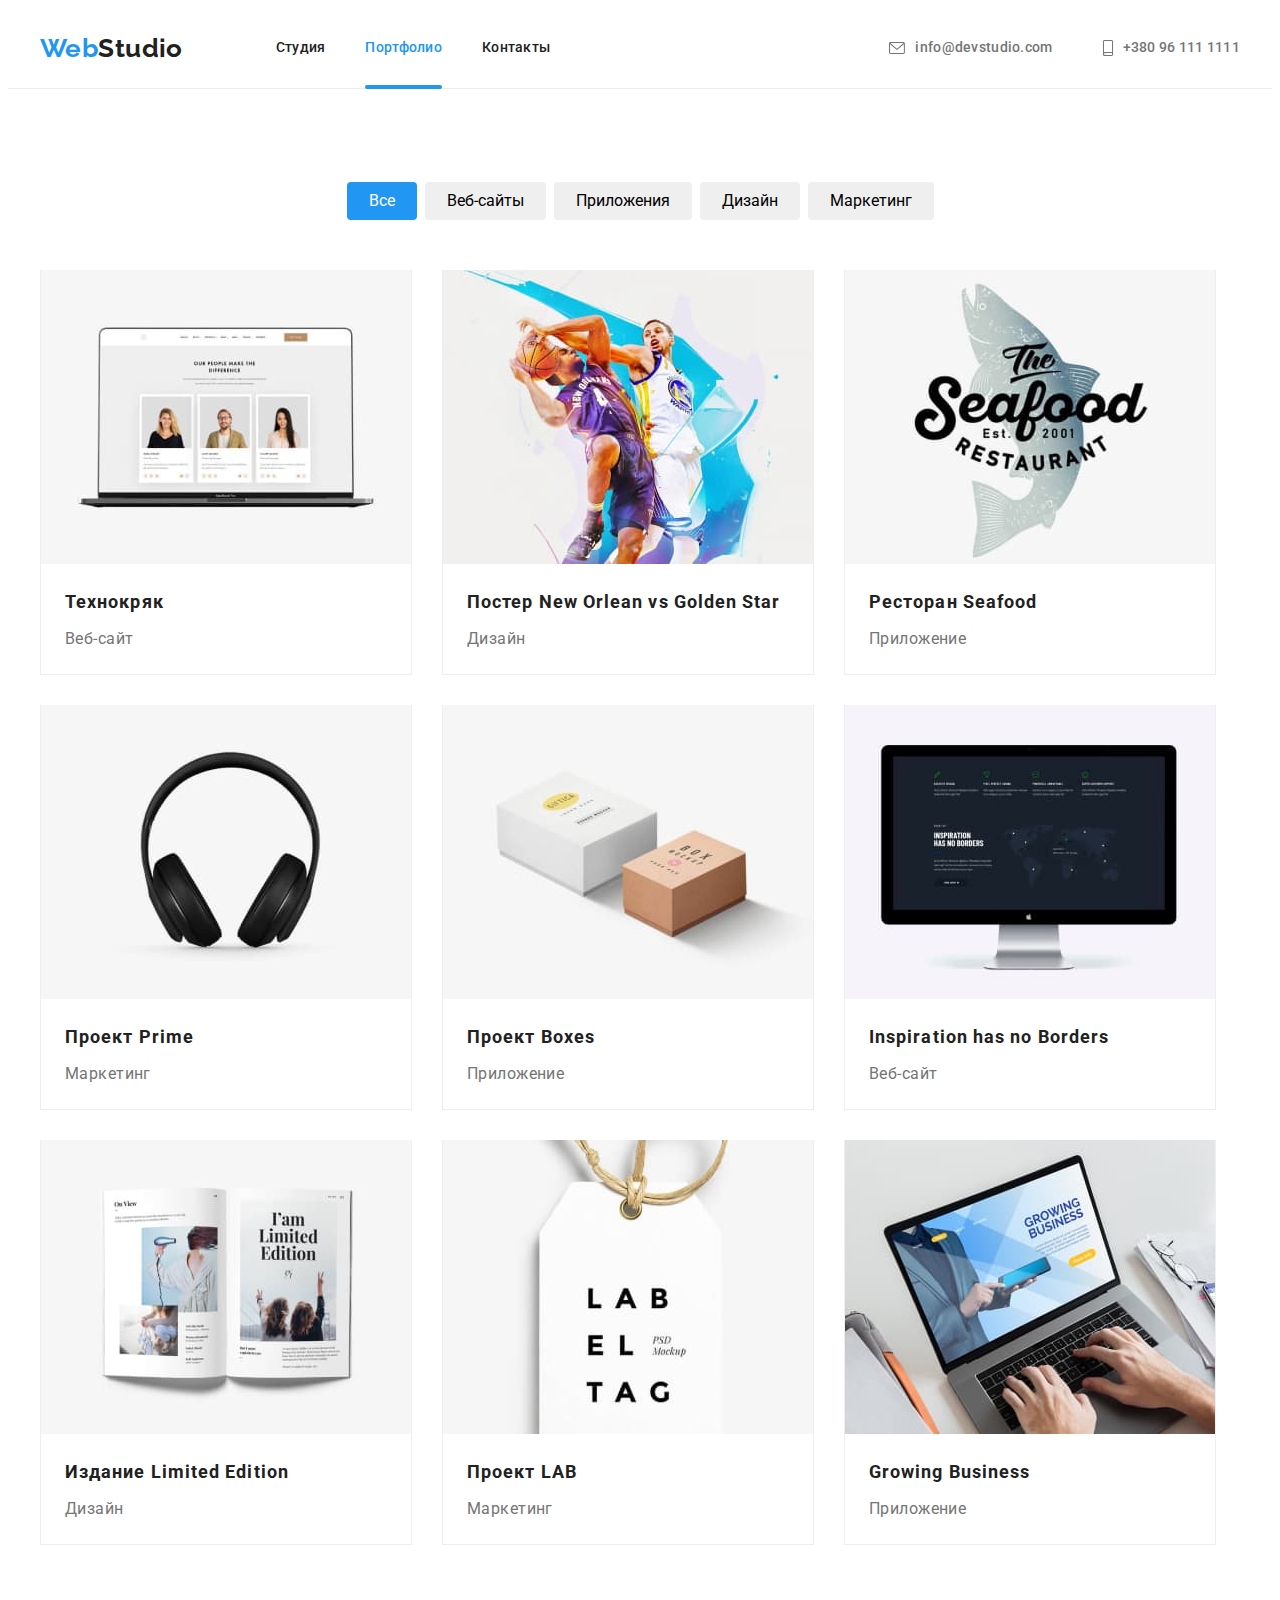
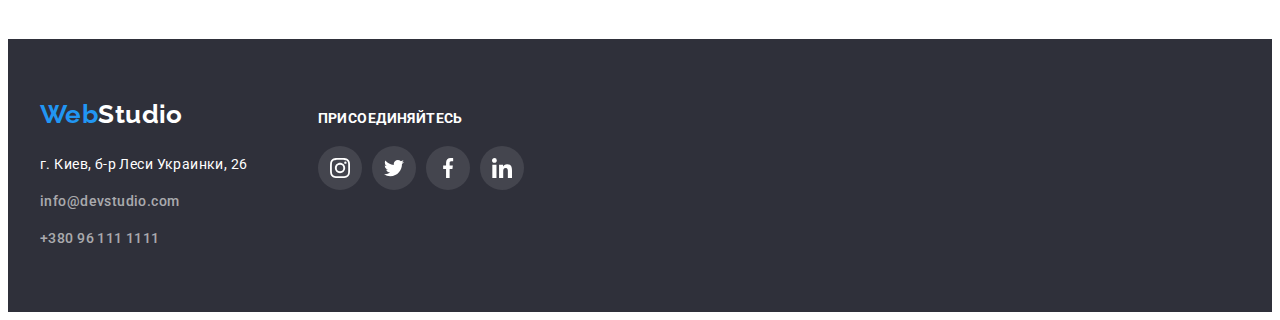
==== portfolio.html @ 6b43f53a "Copy - HW5" ====
<!DOCTYPE html>
<html lang="ru">
   <head>
      <meta charset="utf-8" />
      <meta
         name="description"
         content="Эффективные решения для вашего бизнеса"
      />
      <link rel="preconnect" href="https://fonts.googleapis.com" />
      <link
         rel="preconnect"
         href="https://fonts.gstatic.com"
         crossorigin
      />
      <link
         href="https://fonts.googleapis.com/css2?family=Raleway:wght@700&family=Roboto:wght@400;500;700;900&display=swap"
         rel="stylesheet"
      />
      <title>Web Studio</title>
      <link
         rel="stylesheet"
         href="https://cdnjs.cloudflare.com/ajax/libs/modern-normalize/1.1.0/modern-normalize.min.css"
         integrity="sha512-wpPYUAdjBVSE4KJnH1VR1HeZfpl1ub8YT/NKx4PuQ5NmX2tKuGu6U/JRp5y+Y8XG2tV+wKQpNHVUX03MfMFn9Q=="
         crossorigin="anonymous"
         referrerpolicy="no-referrer"
      />
      <link rel="stylesheet" href="./CSS/styles.css" />
   </head>
   <body>
      <!-- Шапка страницы -->
      <header class="header">
         <!-- Навигация на другие страницы -->
         <div class="container">
            <nav class="header-menu">
               <a href="./index.html" class="top-logo"
                  ><span class="first-part-logo">Web</span>Studio</a
               >
               <ul class="site-nav list">
                  <li class="site-nav-item">
                     <a href="index.html" class="link">Студия</a>
                  </li>
                  <li class="site-nav-item">
                     <a href="./portfolio.html" class="link current"
                        >Портфолио</a
                     >
                  </li>
                  <li class="site-nav-item">
                     <a href="./contacts" class="link">Контакты</a>
                  </li>
               </ul>
            </nav>
            <ul class="contacts list">
               <li class="contacts-item">
                  <a href="mailto:info@devstudio.com" class="link">
                     <svg class="icon-envelope" width="16" height="12">
                        <use href="./images/icons.svg#envelope"></use>
                     </svg>
                     info@devstudio.com</a
                  >
               </li>
               <li class="contacts-item">
                  <a href="tel:+380961111111" class="link"
                     ><svg class="icon-smartphone" width="10" height="16">
                        <use href="./images/icons.svg#smartphone"></use>
                     </svg>
                     +380 96 111 1111</a
                  >
               </li>
            </ul>
         </div>
      </header>

      <!-- Unique page content -->
      <main>
         <section class="portfolio">
            <div class="container">
               <h1 class="portfolio-title">Портфолио</h1>
               <ul class="gallery list">
                  <li class="gallery-item">
                     <button type="button" class="filter active">
                        Все
                     </button>
                  </li>
                  <li class="gallery-item">
                     <button type="button" class="filter">
                        Веб-сайты
                     </button>
                  </li>
                  <li class="gallery-item">
                     <button type="button" class="filter">
                        Приложения
                     </button>
                  </li>
                  <li class="gallery-item">
                     <button type="button" class="filter">Дизайн</button>
                  </li>
                  <li class="gallery-item">
                     <button type="button" class="filter">
                        Маркетинг
                     </button>
                  </li>
               </ul>
               <ul class="gallery-list list">
                  <li class="gallery-list-item">
                     <div class="product-thumb">
                        <img src="./images/comp.jpg" alt="laptop" />
                        <p class="product-thumb-text">
                           Ресурс предлагает комплексные предложения с
                           разным уровнем функционала и сервисов. Все это
                           позволит посетителю получить исчерпывающие
                           сведения о компании или частном лице.
                        </p>
                     </div>
                     <div class="caption">
                        <h3 class="gallery-title">Технокряк</h3>
                        <p class="gallery-text">Веб-сайт</p>
                     </div>
                  </li>
                  <li class="gallery-list-item">
                     <div class="product-thumb">
                        <img src="./images/sport.jpg" alt="golden star" />
                        <p class="product-thumb-text">
                           Ресурс предлагает комплексные предложения с
                           разным уровнем функционала и сервисов. Все это
                           позволит посетителю получить исчерпывающие
                           сведения о компании или частном лице.
                        </p>
                     </div>
                     <div class="caption">
                        <h2 class="gallery-title">
                           Постер
                           <span lang="en">New Orlean vs Golden Star</span>
                        </h2>
                        <p class="gallery-text">Дизайн</p>
                     </div>
                  </li>
                  <li class="gallery-list-item">
                     <div class="product-thumb">
                        <img
                           src="./images/restaurant.jpg"
                           alt="ресторан"
                        />
                        <p class="product-thumb-text">
                           Ресурс предлагает комплексные предложения с
                           разным уровнем функционала и сервисов. Все это
                           позволит посетителю получить исчерпывающие
                           сведения о компании или частном лице.
                        </p>
                     </div>
                     <div class="caption">
                        <h2 class="gallery-title">Ресторан Seafood</h2>
                        <p class="gallery-text">Приложение</p>
                     </div>
                  </li>
                  <li class="gallery-list-item">
                     <div class="product-thumb">
                        <img src="./images/prime.jpg" alt="наушники" />
                        <p class="product-thumb-text">
                           Ресурс предлагает комплексные предложения с
                           разным уровнем функционала и сервисов. Все это
                           позволит посетителю получить исчерпывающие
                           сведения о компании или частном лице.
                        </p>
                     </div>
                     <div class="caption">
                        <h2 class="gallery-title">Проект Prime</h2>
                        <p class="gallery-text">Маркетинг</p>
                     </div>
                  </li>
                  <li class="gallery-list-item">
                     <div class="product-thumb">
                        <img src="./images/boxes.jpg" alt="коробки" />
                        <p class="product-thumb-text">
                           Ресурс предлагает комплексные предложения с
                           разным уровнем функционала и сервисов. Все это
                           позволит посетителю получить исчерпывающие
                           сведения о компании или частном лице.
                        </p>
                     </div>
                     <div class="caption">
                        <h2 class="gallery-title">Проект Boxes</h2>
                        <p class="gallery-text">Приложение</p>
                     </div>
                  </li>
                  <li class="gallery-list-item">
                     <div class="product-thumb">
                        <img
                           src="./images/inspiration.jpg"
                           alt="монитор"
                        />
                        <p class="product-thumb-text">
                           Ресурс предлагает комплексные предложения с
                           разным уровнем функционала и сервисов. Все это
                           позволит посетителю получить исчерпывающие
                           сведения о компании или частном лице.
                        </p>
                     </div>
                     <div class="caption">
                        <h2 class="gallery-title">
                           Inspiration has no Borders
                        </h2>
                        <p class="gallery-text">Веб-сайт</p>
                     </div>
                  </li>
                  <li class="gallery-list-item">
                     <div class="product-thumb">
                        <img src="./images/limited.jpg" alt="книга" />
                        <p class="product-thumb-text">
                           Ресурс предлагает комплексные предложения с
                           разным уровнем функционала и сервисов. Все это
                           позволит посетителю получить исчерпывающие
                           сведения о компании или частном лице.
                        </p>
                     </div>
                     <div class="caption">
                        <h2 class="gallery-title">
                           Издание Limited Edition
                        </h2>
                        <p class="gallery-text">Дизайн</p>
                     </div>
                  </li>
                  <li class="gallery-list-item">
                     <div class="product-thumb">
                        <img src="./images/lab.jpg" alt="лейба" />
                        <p class="product-thumb-text">
                           Ресурс предлагает комплексные предложения с
                           разным уровнем функционала и сервисов. Все это
                           позволит посетителю получить исчерпывающие
                           сведения о компании или частном лице.
                        </p>
                     </div>
                     <div class="caption">
                        <h2 class="gallery-title">Проект LAB</h2>
                        <p class="gallery-text">Маркетинг</p>
                     </div>
                  </li>
                  <li class="gallery-list-item">
                     <div class="product-thumb">
                        <img
                           src="./images/business.jpg"
                           alt="работа за ноутбуком"
                        />
                        <p class="product-thumb-text">
                           Ресурс предлагает комплексные предложения с
                           разным уровнем функционала и сервисов. Все это
                           позволит посетителю получить исчерпывающие
                           сведения о компании или частном лице.
                        </p>
                     </div>
                     <div class="caption">
                        <h2 class="gallery-title">Growing Business</h2>
                        <p class="gallery-text">Приложение</p>
                     </div>
                  </li>
               </ul>
            </div>
         </section>
      </main>

      <!-- Footer -->
      <footer class="footer">
         <div class="container">
            <!-- Контакты компании-->
            <!-- Контакты компании-->
            <div class="footer-information">
               <div class="footer-contacts">
                  <a href="./index.html" class="bottom-logo"
                     ><span class="first-part-logo">Web</span>Studio</a
                  >
                  <ul class="list">
                     <li>
                        <address class="adress">
                           г. Киев, б-р Леси Украинки, 26
                        </address>
                     </li>
                     <li>
                        <a
                           href="mailto:info@devstudio.com"
                           class="link mail"
                           >info@devstudio.com</a
                        >
                     </li>
                     <li>
                        <a href="tel:+380961111111" class="link"
                           >+380 96 111 1111</a
                        >
                     </li>
                  </ul>
               </div>
               <div class="footer-contacts">
                  <p class="message">Присоединяйтесь</p>
                  <ul class="footer-soc-list list">
                     <li class="footer-soc-item">
                        <a href="" class="footer-soc-link link"
                           ><svg
                              class="footer-soc-icon"
                              width="20"
                              height="20"
                           >
                              <use
                                 href="./images/icons.svg#instagram"
                              ></use></svg
                        ></a>
                     </li>
                     <li class="footer-soc-item">
                        <a href="" class="footer-soc-link link"
                           ><svg
                              class="footer-soc-icon"
                              width="20"
                              height="20"
                           >
                              <use
                                 href="./images/icons.svg#twitter"
                              ></use></svg
                        ></a>
                     </li>
                     <li class="footer-soc-item">
                        <a href="" class="footer-soc-link link"
                           ><svg
                              class="footer-soc-icon"
                              width="20"
                              height="20"
                           >
                              <use
                                 href="./images/icons.svg#facebook"
                              ></use></svg
                        ></a>
                     </li>
                     <li class="footer-soc-item">
                        <a href="" class="footer-soc-link link"
                           ><svg
                              class="footer-soc-icon"
                              width="20"
                              height="20"
                           >
                              <use
                                 href="./images/icons.svg#linkedin"
                              ></use></svg
                        ></a>
                     </li>
                  </ul>
               </div>
            </div>
         </div>
      </footer>
   </body>
</html>
---- CSS/styles.css ----
:root {
   --primary-text-color: #212121;
   --secondary-text-color: #757575;
   --title-text-color: #000000;
   --accent-text-color: #2196f3;
   --main-background: #ffffff;
   --contrast-text: #ffffff;
   --secondary-background-one: #2f303a;
   --secondary-background-two: #f5f4fa;
   --typical-padding-ident: 94px;
   --icons-color: #afb1b8;
   --timing-function: cubic-bezier(0.4, 0, 0.2, 1);
}

h1,
h2,
h3,
h4,
h5,
h6,
p {
   margin: 0;
}

ul {
   margin: 0;
   padding-left: 0;
}

body {
   background-color: var(--main-background);

   color: var(--primary-text-color);
   font-family: "Roboto", sans-serif;
   font-weight: 500;
   font-size: 14px;
   line-height: 1.14;
   letter-spacing: 0.03em;
}

/* ----------header---------- */
.header {
   border-bottom-width: 1px;
   border-bottom-style: solid;
   border-bottom-color: #ececec;
}

.header-menu {
   display: flex;
   align-items: center;
}

.header .container {
   display: flex;
   align-items: center;
}

.container {
   width: 1200px;
   margin: 0 auto;
   padding-left: 15px;
   padding-right: 15px;
   /*outline: 1px solid red;*/
}

/* ----------Logo---------- */
.top-logo {
   margin-right: 93px;

   font-family: "Raleway", sans-serif;
   font-weight: 700;
   font-size: 26px;
   line-height: 1.19;
   color: var(--primary-text-color);

   text-decoration: none;

   transition: color 250ms var(--timing-function);
}

.first-part-logo {
   color: var(--accent-text-color);
}

.top-logo:hover,
.top-logo:focus,
.bottom-logo:hover,
.bottom-logo:focus {
   color: var(--accent-text-color);
}

.top-logo:focus-visible,
.bottom-logo:focus-visible {
   outline: 2px solid var(--accent-text-color);
   border-radius: 4px;
}

/* ----------Navigation + Contacts + Footer---------- */
.site-nav .link:hover,
.site-nav .link:focus,
.footer .link:hover,
.footer .link:focus {
   color: var(--accent-text-color);
}

.site-nav .link:focus-visible,
.contacts .link:focus-visible,
.footer .link:focus-visible {
   outline: 2px solid var(--accent-text-color);
   border-radius: 4px;
}

/* ----------Navigation---------- */
.site-nav {
   display: flex;

   font-size: 14px;
   line-height: 1.14;
   letter-spacing: 0.02em;
}

.site-nav .link {
   color: var(--primary-text-color);

   transition: color 250ms var(--timing-function),
      drop-shadow(0px 4px 4px rgba(0, 0, 0, 0.25));
}

.site-nav .current {
   color: var(--accent-text-color);
}

.current::after {
   position: absolute;
   content: "";
   width: 100%;
   height: 4px;
   border-radius: 2px;
   left: 0;
   bottom: -1px;
   background-color: var(--accent-text-color);
}

.site-nav-item {
   position: relative;
}

.site-nav-item:not(:last-child) {
   margin-right: 40px;
}

.list {
   list-style: none;
}

.header .link {
   display: block;
   padding: 32px 0;
}

.link {
   text-decoration: none;
}

/*----------Contacts----------*/
.contacts {
   display: flex;
   margin-left: auto;
}

.contacts .link {
   display: flex;
   align-items: center;

   color: var(--secondary-text-color);

   font-size: 14px;
   line-height: 1.14;
   letter-spacing: 0.02em;

   transition: color 250ms var(--timing-function);
}

.contacts .link:hover,
.contacts .link:focus {
   color: var(--accent-text-color);
}

.icon-envelope,
.icon-smartphone {
   fill: currentColor;
   margin-right: 10px;
}

.contacts-item:not(:last-child) {
   margin-right: 50px;
}

/* ----------effective solutions---------- */
.hero {
   padding-top: 200px;
   padding-bottom: 200px;

   background-color: #c4c4c4;
   background-image: linear-gradient(
         rgba(47, 48, 58, 0.4),
         rgba(47, 48, 58, 0.4)
      ),
      url(../images/team.jpg);
   max-width: 1600px;
   margin: 0 auto;
}

.hero-title {
   max-width: 696px;
   margin: 0 auto;
   margin-bottom: 30px;

   font-weight: 900;
   font-size: 44px;
   line-height: 1.36;
   text-align: center;
   letter-spacing: 0.06em;
   text-transform: uppercase;

   color: var(--contrast-text);
}

.button,
.button-modal {
   cursor: pointer;

   background-color: var(--accent-text-color);
   border: 2px solid var(--accent-text-color);
   box-shadow: 0px 4px 4px rgba(0, 0, 0, 0.15);
   border-radius: 4px;
   color: var(--contrast-text);
   margin: 0 auto;
   padding: 10px 32px;

   font-family: inherit;
   font-weight: 700;
   font-size: 16px;
   line-height: 1.88;
   display: flex;
   align-items: center;
   text-align: center;
   letter-spacing: 0.06em;

   transition: color 250ms var(--timing-function),
      shadow 250ms var(--timing-function);
}

.button:hover,
.button:focus {
   background: #188ce8;
   box-shadow: 0px 4px 4px rgba(0, 0, 0, 0.15);
   border-radius: 4px;
}

.button:focus-visible {
   outline: 1px solid #188ce8;
   border-radius: 4px;
}

.backdrop {
   position: fixed;
   top: 0;
   left: 0;
   width: 100%;
   height: 100%;
   transition: opacity 250ms, visibility 250ms;
   background-color: rgba(0, 0, 0, 0.1);

   opacity: 1;
   transition: opacity 500ms var(--timing-function);
}

.backdrop.is-hidden {
   opacity: 1;
   pointer-events: none;
   visibility: hidden;
}

.backdrop.is-hidden .modal {
   transform: translate(-50%, -50%) scale(0.2);
}

.modal {
   position: absolute;
   top: 50%;
   left: 50%;
   transform: translate(-50%, -50%) scale(1);
   width: 528px;
   height: 581px;

   background-color: var(--secondary-background-two);
   border-radius: 4px;

   transition: transform 250ms var(--timing-function);
   box-shadow: 0px 1px 3px rgb(0 0 0 / 12%), 0px 1px 1px rgb(0 0 0 / 14%),
      0px 2px 1px rgb(0 0 0 / 20%);
}

.button-modal {
   margin-top: 20px;
   margin-right: 20px;
}

.button-modal::before {
   content: "";
   width: 20px;
   height: 20px;
   background-image: url(../images/close.svg);
   background-size: contain;
   margin-right: 10px;
}

.button-modal:hover,
.button-modal:focus {
   background-color: yellowgreen;
   transition: background-color 500ms var(--timing-function);
}

/* ----------Our benefits---------- */
.benefits {
   padding-top: var(--typical-padding-ident);
   padding-bottom: var(--typical-padding-ident);
}

.benefits .benefits-hide-title {
   width: 1px;
   height: 1px;
   overflow: hidden;
   opacity: 0;
   margin: -1px;
}

.title {
   font-weight: 700;
   font-size: 36px;
   line-height: 1.17;
   text-align: center;
}

.benefits-title {
   margin-bottom: 10px;

   font-weight: 700;
   font-size: 14px;
   line-height: 1.14;
   text-transform: uppercase;
}

.benefits .list {
   display: flex;
}

.benefits-item {
   width: 270px;
}

.benefits-item:not(:last-child) {
   margin-right: 30px;
}

.wrap-icon {
   height: 120px;
   width: 100%;
   border-radius: 4px;
   background-color: var(--secondary-background-two);
   display: flex;
   align-items: center;
   justify-content: center;

   margin-bottom: 30px;
}

.benefits-text {
   font-weight: 400;
   font-size: 14px;
   line-height: 2;

   color: var(--secondary-text-color);
}

/* ----------What we do---------- */
.activity {
   padding-bottom: var(--typical-padding-ident);
}

.activity .title {
   margin-bottom: 50px;
}

.activity .list {
   display: flex;
   margin: -15px;
}

.activity-item {
   margin: 15px;
   position: relative;
}

img {
   display: block;
}

.activity-item-title {
   position: absolute;
   width: 100%;
   height: 70px;
   left: 0;
   bottom: 0;
   padding-top: 27px;

   color: var(--contrast-text);
   background-color: rgba(47, 48, 58, 0.8);

   font-weight: 700;
   font-size: 14px;
   line-height: 1.143;
   text-align: center;
   text-transform: uppercase;
}

/* ----------Our team---------- */
.team {
   padding-top: var(--typical-padding-ident);
   padding-bottom: var(--typical-padding-ident);

   background-color: var(--secondary-background-two);
}

.team .title {
   margin-bottom: 50px;
}

.team .list {
   display: flex;
}

.team-item {
   background: var(--main-background);
   box-shadow: 0px 1px 3px rgba(0, 0, 0, 0.12),
      0px 1px 1px rgba(0, 0, 0, 0.14), 0px 2px 1px rgba(0, 0, 0, 0.2);
   border-radius: 0px 0px 4px 4px;
}

.team-item:not(:last-child) {
   margin-right: 30px;
}

.identification {
   padding: 30px 0;
}

.team-surname {
   margin-bottom: 10px;

   font-size: 16px;
   line-height: 1.19;
   text-align: center;
}

.team-specialty {
   font-weight: 400;
   font-size: 16px;
   line-height: 1.19;
   text-align: center;
   margin-bottom: 16px;

   color: var(--secondary-text-color);
}

.team-soc-list {
   justify-content: center;
}

.team-soc-item {
   width: 44px;
   height: 44px;
   margin-right: 10px;
}

.team-soc-item:last-child {
   margin-right: 0;
}

.team-soc-link {
   width: 100%;
   height: 100%;
   display: flex;
   border-radius: 50%;
   fill: var(--icons-color);
   align-items: center;
   justify-content: center;

   transition: background-color 250ms var(--timing-function),
      color 250ms var(--timing-function);
}

.team-soc-icon {
   color: var(--contrast-text);
}

.team-soc-link:hover,
.team-soc-link:focus {
   background-color: var(--accent-text-color);
}

.team-soc-link:hover .team-soc-icon,
.team-soc-link:focus .team-soc-icon {
   fill: var(--contrast-text);
}

.team-soc-link:focus-visible {
   outline: 2px solid var(--accent-text-color);
   border-radius: 4px;
}

/* ----------Clients---------- */
.clients {
   padding-top: var(--typical-padding-ident);
   padding-bottom: var(--typical-padding-ident);

   background-color: var(--main-background);
}

.clients .title {
   margin-bottom: 50px;
}

.clients-list {
   display: flex;
}

.clients-item {
   width: 170px;
   height: 92px;
   display: flex;
   border: 1px solid var(--icons-color);
   border-radius: 4px;
   margin-right: 30px;

   transition: border 250ms var(--timing-function);
}

.clients-item:last-child {
   margin-right: 0;
}

.clients-link {
   width: 100%;
   height: 100%;
   display: flex;
   align-items: center;
   justify-content: center;
}

.clients-icon {
   fill: var(--icons-color);

   transition: fill 250ms var(--timing-function);
}

.clients-item:hover,
.clients-item:focus {
   border: 1px solid var(--accent-text-color);
   border-radius: 4px;
}

.clients-link:hover .clients-icon,
.clients-link:focus .clients-icon {
   fill: var(--accent-text-color);
}

.clients-link:focus-visible {
   outline: 2px solid var(--accent-text-color);
   border-radius: 4px;
}

/* ----------Footer---------- */
.footer-information {
   display: flex;
   align-items: baseline;
}

.footer-contacts:not(:last-child) {
   margin-right: 70px;
}

.footer {
   padding-top: 60px;
   padding-bottom: 60px;

   background-color: var(--secondary-background-one);
}

.bottom-logo {
   display: inline-block;
   margin-bottom: 20px;

   font-family: "Raleway", sans-serif;
   font-weight: 700;
   font-size: 26px;
   line-height: 1.19;
   color: var(--contrast-text);

   text-decoration: none;

   transition: color 250ms var(--timing-function);
}

.adress {
   margin-bottom: 9px;

   font-weight: 400;
   font-style: normal;
   font-size: 14px;
   line-height: 2;
   color: var(--contrast-text);
}

.footer .link {
   font-size: 14px;
   line-height: 2;
   color: rgba(255, 255, 255, 0.6);

   transition: color 250ms var(--timing-function);
}

.footer .mail {
   display: inline-block;
   margin-bottom: 9px;
}

.message {
   padding-bottom: 20px;

   font-weight: 700;
   font-size: 14px;
   line-height: 1.143;
   text-transform: uppercase;
   color: var(--contrast-text);
}

.footer-soc-list {
   display: flex;
   justify-content: center;
}

.footer-soc-item {
   width: 44px;
   height: 44px;
   margin-right: 10px;
}

.footer-soc-item:last-child {
   margin-right: 0;
}

.footer-soc-item > .footer-soc-link {
   width: 100%;
   height: 100%;
   display: flex;
   border-radius: 50%;
   background-color: rgba(255, 255, 255, 0.1);
   fill: var(--contrast-text);
   align-items: center;
   justify-content: center;

   transition: background-color 250ms var(--timing-function);
}

.footer-soc-icon {
   color: var(--contrast-text);
}

.footer-soc-link:hover,
.footer-soc-link:focus {
   background-color: var(--accent-text-color);
}

.footer-soc-link:hover .footer-soc-icon,
.footer-soc-link:focus .team-soc-icon {
   fill: var(--contrast-text);
}

.footer-soc-link:focus-visible {
   outline: 2px solid var(--accent-text-color);
   border-radius: 4px;
}

/* ----------Portfolio---------- */
.portfolio {
   padding-top: var(--typical-padding-ident);
   padding-bottom: var(--typical-padding-ident);

   background-color: var(--main-background);
}

.portfolio-title {
   width: 1px;
   height: 1px;
   overflow: hidden;
   opacity: 0;
   margin: -1px;
}

/* ----------Filter---------- */
.gallery {
   display: flex;
   margin-bottom: 50px;
   justify-content: center;
}

.gallery-item:not(:last-child) {
   margin-right: 8px;
}

.filter {
   border-radius: 4px;
   border: none;
   padding: 6px 22px;
   margin: 0 auto;

   font-family: inherit;
   font-size: 16px;
   line-height: 1.63;
   text-align: center;

   transition: background-color 250ms var(--timing-function);
}

.filter.active {
   background-color: var(--accent-text-color);
   outline: var(--accent-text-color);
   color: var(--contrast-text);
}

.filter:hover,
.filter:focus {
   background-color: var(--accent-text-color);
   outline: var(--accent-text-color);
   color: var(--contrast-text);
   box-shadow: 0px 3px 1px rgba(0, 0, 0, 0.1),
      0px 1px 2px rgba(0, 0, 0, 0.08), 0px 2px 2px rgba(0, 0, 0, 0.12);
   border-radius: 4px;
}

.filter:focus-visible {
   outline: 1px solid #188ce8;
   border-radius: 4px;
}

/* ----------Gallery---------- */
.gallery-list {
   display: flex;
   flex-wrap: wrap;
   margin: -15px;
}

.gallery-list-item {
   width: 370px;
   margin: 15px;

   border-right-width: 1px;
   border-right-style: solid;
   border-right-color: #eeeeee;
   border-bottom-width: 1px;
   border-bottom-style: solid;
   border-bottom-color: #eeeeee;
   border-left-width: 1px;
   border-left-style: solid;
   border-left-color: #eeeeee;

   cursor: pointer;
}

.gallery-list-item:hover,
.gallery-list-item:focus {
   box-shadow: 0px 1px 1px rgba(0, 0, 0, 0.12),
      0px 4px 4px rgba(0, 0, 0, 0.06), 1px 4px 6px rgba(0, 0, 0, 0.16);
}

.gallery-list-item:focus-visible {
   outline: 1px solid #188ce8;
   border-radius: 4px;
}

.product-thumb {
   position: relative;
   width: 100%;
   height: 294px;
   overflow: hidden;
}

.gallery-list-item:hover .product-thumb-text,
.gallery-list-item:focus .product-thumb-text {
   transform: translateY(0);
}
.product-thumb-text {
   position: absolute;
   width: 100%;
   height: 100%;
   left: 0;
   bottom: 0;
   padding: 63px 24px;
   transform: translateY(101%);

   background: rgba(33, 150, 243, 0.9);
   font-weight: 400;
   font-size: 18px;
   line-height: 1.56;

   color: var(--contrast-text);
   text-align: justify;

   transition: transform 250ms var(--timing-function);
}

.caption {
   max-width: 370px;

   padding: 20px 24px;
}

.gallery-title {
   margin-bottom: 4px;

   font-weight: 700;
   font-size: 18px;
   line-height: 2;
   letter-spacing: 0.06em;
}

.gallery-text {
   font-weight: 400;
   font-size: 16px;
   line-height: 1.88;

   color: var(--secondary-text-color);
}
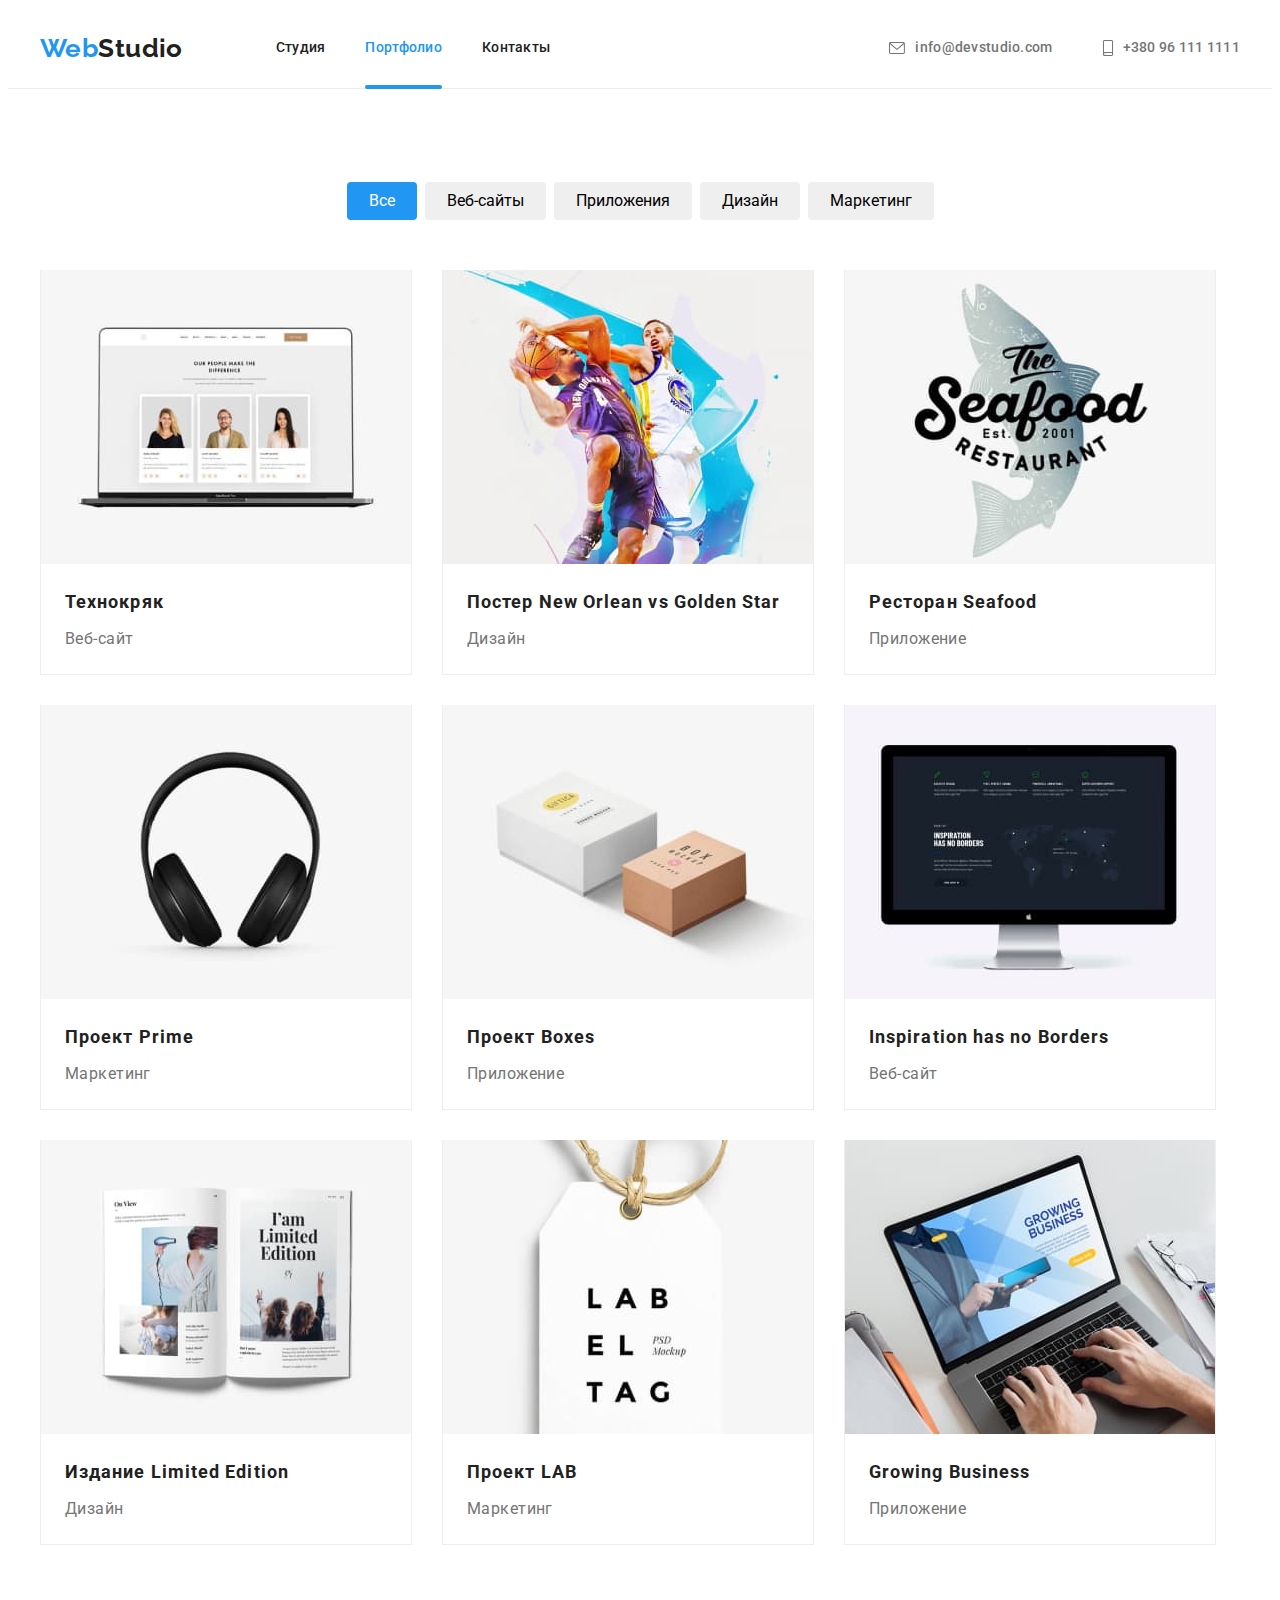
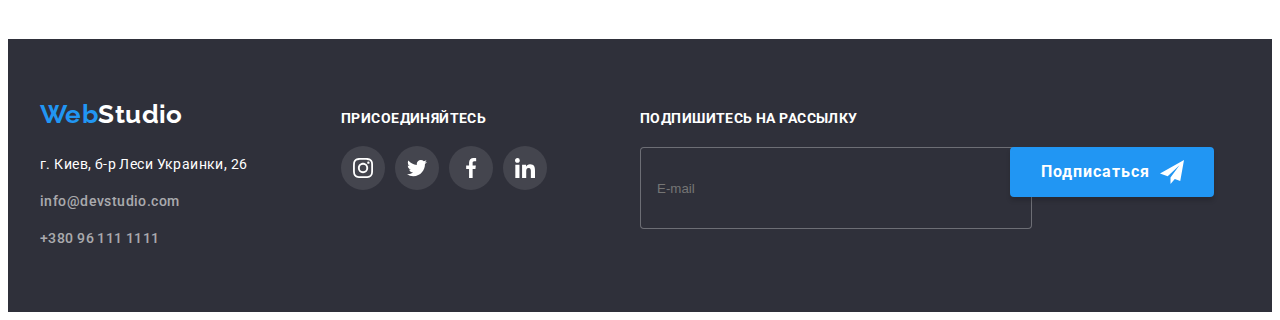
==== commit cde32971: "modal form" ====
--- a/portfolio.html
+++ b/portfolio.html
@@ -340,6 +340,23 @@
                      </li>
                   </ul>
                </div>
+               <div class="subscription">
+                  <b class="sub-title">Подпишитесь на рассылку</b>
+                  <div class="sub-field">
+                     <input
+                        type="email"
+                        class="sub-input"
+                        name="user-email"
+                        id="user-email"
+                        required
+                        placeholder="E-mail"
+                     />
+                     <label for="user-email" class="sub-label"></label>
+                     <button type="submit" class="sub-btn">
+                        Подписаться
+                     </button>
+                  </div>
+               </div>
             </div>
          </div>
       </footer>
--- a/CSS/styles.css
+++ b/CSS/styles.css
@@ -226,8 +226,7 @@
    color: var(--contrast-text);
 }
 
-.button,
-.button-modal {
+.button {
    cursor: pointer;
 
    background-color: var(--accent-text-color);
@@ -269,21 +268,22 @@
    left: 0;
    width: 100%;
    height: 100%;
-   transition: opacity 250ms, visibility 250ms;
    background-color: rgba(0, 0, 0, 0.1);
 
    opacity: 1;
-   transition: opacity 500ms var(--timing-function);
-}
-
-.backdrop.is-hidden {
-   opacity: 1;
+
+   transition: opacity 1000ms var(--timing-function),
+      visibility 1000ms var(--timing-function);
+}
+
+.backdrop.is-hidden .modal {
+   transform: translate(-50%, -50%) scale(0);
+}
+
+.is-hidden {
+   opacity: 0;
    pointer-events: none;
    visibility: hidden;
-}
-
-.backdrop.is-hidden .modal {
-   transform: translate(-50%, -50%) scale(0.2);
 }
 
 .modal {
@@ -293,33 +293,193 @@
    transform: translate(-50%, -50%) scale(1);
    width: 528px;
    height: 581px;
-
-   background-color: var(--secondary-background-two);
-   border-radius: 4px;
-
-   transition: transform 250ms var(--timing-function);
+   padding: 40px;
+
+   background-color: var(--main-background);
+   border-radius: 4px;
+
+   transition: transform 250ms var(--timing-function), opacity 2500ms,
+      visibility 2500ms;
    box-shadow: 0px 1px 3px rgb(0 0 0 / 12%), 0px 1px 1px rgb(0 0 0 / 14%),
       0px 2px 1px rgb(0 0 0 / 20%);
 }
 
 .button-modal {
-   margin-top: 20px;
-   margin-right: 20px;
-}
-
-.button-modal::before {
-   content: "";
-   width: 20px;
-   height: 20px;
-   background-image: url(../images/close.svg);
-   background-size: contain;
-   margin-right: 10px;
+   position: absolute;
+   top: 10px;
+   right: 10px;
+
+   display: flex;
+   align-items: center;
+   justify-content: center;
+   padding: 6px;
+
+   border: 1px solid var(--accent-text-color);
+   border-radius: 50%;
+
+   cursor: pointer;
+
+   transition: shadow 250ms var(--timing-function),
+      background-color 250ms var(--timing-function),
+      fill 250ms var(--timing-function) 250ms;
 }
 
 .button-modal:hover,
 .button-modal:focus {
    background-color: yellowgreen;
-   transition: background-color 500ms var(--timing-function);
+   fill: var(--accent-text-color);
+}
+
+.order-form-title {
+   margin-bottom: 30px;
+
+   font-weight: 700;
+   font-size: 20px;
+   line-height: 1.15;
+   text-align: center;
+}
+
+.form-field {
+   position: relative;
+   margin-bottom: 28px;
+}
+
+.form-icon {
+   position: absolute;
+   top: 11px;
+   left: 12px;
+}
+
+.form-input {
+   width: 100%;
+   height: 40px;
+   border: 1px solid rgba(33, 33, 33, 0.2);
+   border-radius: 4px;
+   padding-left: 42px;
+}
+
+.form-input:focus-visible,
+.form-textarea:focus-visible,
+.checkbox:focus-visible,
+.agreement-link:focus-visible {
+   outline: 1px solid #188ce8;
+   border-radius: 4px;
+}
+
+.form-label {
+   position: absolute;
+   top: -16px;
+   left: 0;
+
+   font-weight: 400;
+   font-size: 12px;
+   line-height: 1.167;
+   letter-spacing: 0.01em;
+   color: var(--secondary-text-color);
+}
+
+.form-area {
+   position: relative;
+   margin-bottom: 20px;
+}
+
+.form-textarea {
+   width: 100%;
+   height: 120px;
+   border: 1px solid rgba(33, 33, 33, 0.2);
+   border-radius: 4px;
+   padding: 12px 16px;
+   resize: none;
+
+   font-weight: 400;
+   font-size: 12px;
+   line-height: 1.167;
+   letter-spacing: 0.01em;
+   color: rgba(117, 117, 117, 0.5);
+}
+
+.agreement-checkbox {
+   display: flex;
+   align-items: center;
+   justify-content: center;
+   margin-bottom: 30px;
+}
+
+.checkbox {
+   position: absolute;
+   width: 1px;
+   height: 1px;
+   margin: -1px;
+   padding: 0;
+   border: 0;
+   clip: rect(0 0 0 0);
+   overflow: hidden;
+}
+
+.agreement-icon {
+   display: inline-block;
+   width: 15px;
+   height: 15px;
+   border: 2px solid var(--title-text-color);
+   border-radius: 1px;
+}
+
+.checkbox:checked + .agreement-icon {
+   position: absolute;
+   top: 0;
+   left: 0;
+}
+
+/*
+.checkbox:checked + .agreement-icon {
+   border: none;
+   background-image: url(../images/icon-check.svg);
+   background-size: contain;
+   background-origin: border-box;
+}*/
+
+.agreement-text {
+   margin-right: 4px;
+   margin-left: 7px;
+
+   font-weight: 400;
+   font-size: 14px;
+   line-height: 2;
+   color: var(--secondary-text-color);
+}
+
+.agreement-link {
+   font-weight: 400;
+   font-size: 14px;
+   line-height: 2;
+   color: var(--accent-text-color);
+}
+
+.submit-modal-btn {
+   display: block;
+   background-color: var(--accent-text-color);
+   border: 1px solid var(--accent-text-color);
+   border-radius: 4px;
+   padding: 10px 55px;
+   margin: 0 auto;
+
+   font-weight: 700;
+   font-size: 16px;
+   line-height: 1.88;
+   letter-spacing: 0.06em;
+   color: var(--contrast-text);
+}
+
+.submit-modal-btn:hover,
+.submit-modal-btn:focus {
+   background: #188ce8;
+   box-shadow: 0px 4px 4px rgba(0, 0, 0, 0.15);
+   border-radius: 4px;
+}
+
+.submit-modal-btn:focus-visible {
+   outline: 1px solid #188ce8;
+   border-radius: 4px;
 }
 
 /* ----------Our benefits---------- */
@@ -587,10 +747,6 @@
    align-items: baseline;
 }
 
-.footer-contacts:not(:last-child) {
-   margin-right: 70px;
-}
-
 .footer {
    padding-top: 60px;
    padding-bottom: 60px;
@@ -614,7 +770,9 @@
 }
 
 .adress {
+   margin-right: 70px;
    margin-bottom: 9px;
+   width: 231px;
 
    font-weight: 400;
    font-style: normal;
@@ -636,7 +794,8 @@
    margin-bottom: 9px;
 }
 
-.message {
+.message,
+.sub-title {
    padding-bottom: 20px;
 
    font-weight: 700;
@@ -649,6 +808,7 @@
 .footer-soc-list {
    display: flex;
    justify-content: center;
+   margin-right: 93px;
 }
 
 .footer-soc-item {
@@ -691,6 +851,87 @@
 .footer-soc-link:focus-visible {
    outline: 2px solid var(--accent-text-color);
    border-radius: 4px;
+}
+
+.sub-field {
+   position: relative;
+}
+
+.sub-input {
+   position: absolute;
+   width: 358px;
+   height: 50px;
+   border: 1px solid rgba(255, 255, 255, 0.3);
+   border-radius: 4px;
+   background-color: var(--secondary-background-one);
+   padding: 15px 16px;
+   color: var(--contrast-text);
+
+   transform: translateY(20px);
+}
+
+.sub-input:focus-visible {
+   outline: 2px solid var(--accent-text-color);
+   border-radius: 4px;
+}
+
+.sub-label {
+   position: absolute;
+   top: 35px;
+   left: 16px;
+
+   font-weight: 400;
+   font-size: 16px;
+   line-height: 1.25;
+   color: rgba(255, 255, 255, 0.6);
+}
+
+.sub-btn {
+   position: absolute;
+   top: 20px;
+   left: 370px;
+   display: flex;
+   align-items: center;
+
+   background-color: var(--accent-text-color);
+   border: 2px solid var(--accent-text-color);
+   box-shadow: 0px 4px 4px rgba(0, 0, 0, 0.15);
+   border-radius: 4px;
+   margin: 0 auto;
+   padding: 8px 28px 8px 29px;
+
+   font-family: inherit;
+   font-weight: 700;
+   font-size: 16px;
+   line-height: 1.88;
+   letter-spacing: 0.06em;
+   color: var(--contrast-text);
+
+   cursor: pointer;
+
+   transition: color 250ms var(--timing-function),
+      shadow 250ms var(--timing-function);
+}
+
+.sub-btn:hover,
+.sub-btn:focus {
+   background: #188ce8;
+   box-shadow: 0px 4px 4px rgba(0, 0, 0, 0.15);
+   border-radius: 4px;
+}
+
+.sub-btn:focus-visible {
+   outline: 1px solid #188ce8;
+   border-radius: 4px;
+}
+
+.sub-btn::after {
+   content: "";
+   width: 24px;
+   height: 24px;
+   margin-left: 10px;
+   background-image: url(../images/icon-send.svg);
+   background-size: contain;
 }
 
 /* ----------Portfolio---------- */
